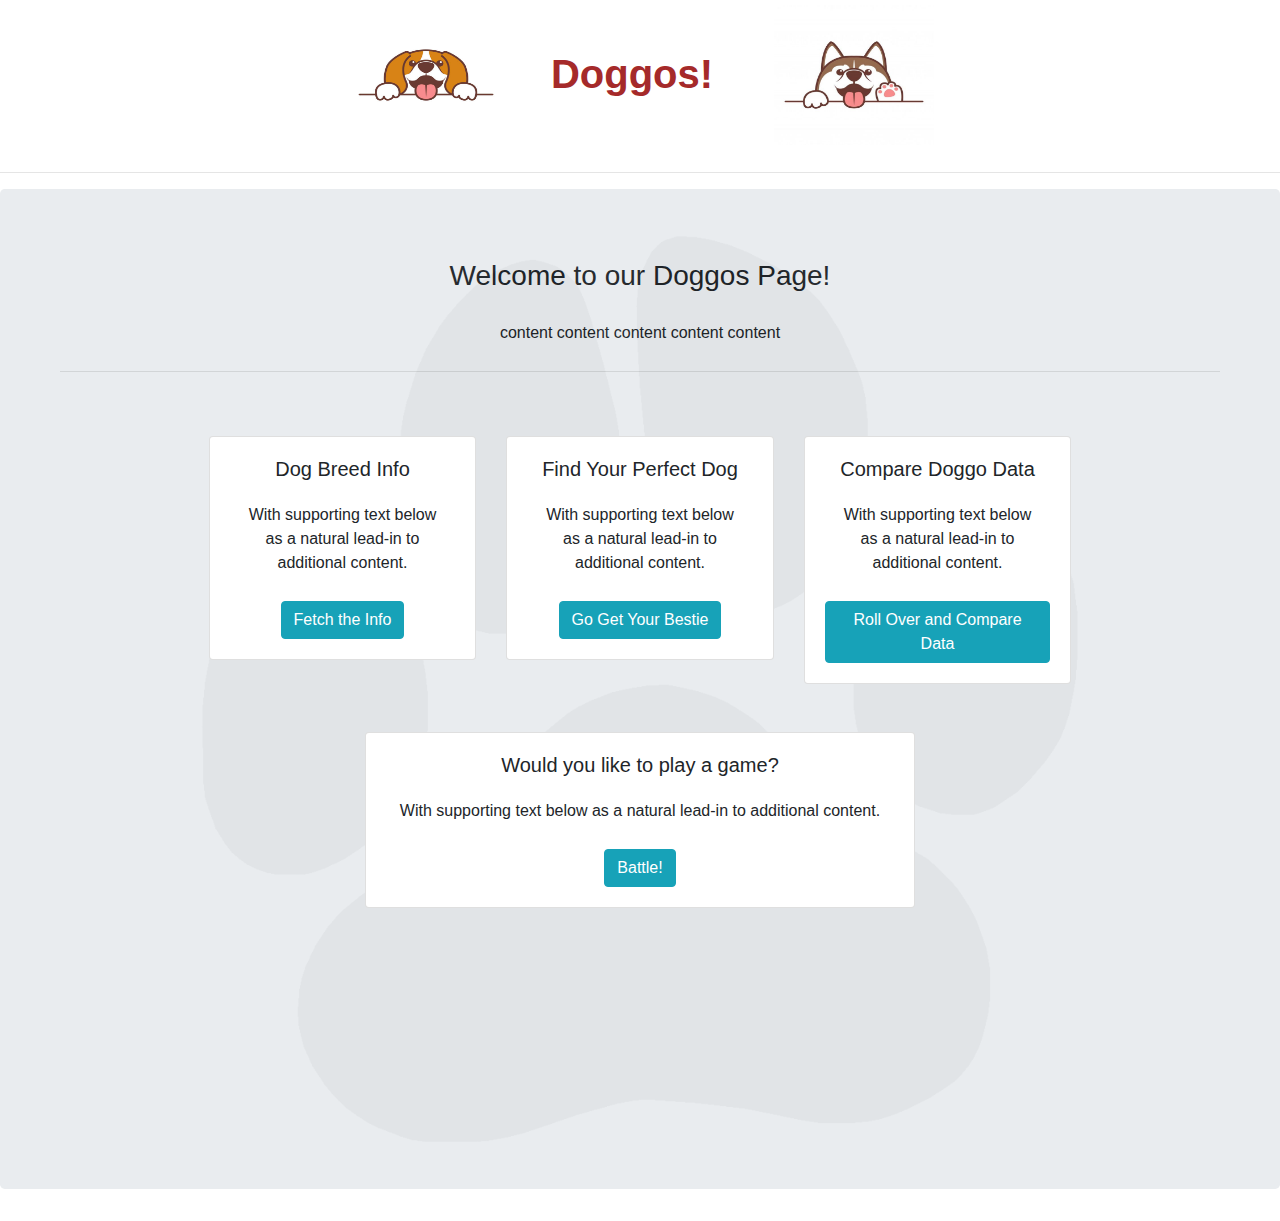
==== Webpage/index.html @ 8750a450 "Merge pull request #8 from chelseasenter/Alisha" ====
<!DOCTYPE html>
<html lang="en">
<head>
    <meta charset="UTF-8">
    <meta http-equiv="X-UA-Compatible" content="IE=edge">
    <meta name="viewport" content="width=device-width, initial-scale=1.0">
    <link rel="stylesheet" href="https://stackpath.bootstrapcdn.com/bootstrap/4.3.1/css/bootstrap.min.css" integrity="sha384-ggOyR0iXCbMQv3Xipma34MD+dH/1fQ784/j6cY/iJTQUOhcWr7x9JvoRxT2MZw1T" crossorigin="anonymous">
    <link rel="stylesheet" type="text/css" href="style.css">
    <title>Doggos!</title>
</head>
<body>
    <!-- Top Navigation Bar Start-->
    <nav class="navbar navbar-light navbar-media justify-content-center">
        <div class="btn-group-lg">
            <img src="Pictures/istockphoto-1159272546-612x612.jpg" width="160" height="140" class="d-inline-block align-top" alt="cute pup illistration">
          
            <a class="navbar-brand" href="index.html">
                <h1><strong>Doggos!</strong></h1>
            </a>
            
            <img src="Pictures/57c441f7ecc0b5c728d90cfce5523228.jpg" width="160" height="140" class="d-inline-block align-top" alt="cute pup illistration2">
        </div>
    </nav>
    <hr>


    <!-- main section under navbar -->
    <main role="main" class="justify-content-center">
        <section class="jumbotron justify-content-center covered">
            <div class="justify-content-center covered-img"></div>
            <h3> Welcome to our Doggos Page!</h3>
            <p>content content content content content</p> 

            <hr>
            <br></br>
            <div class="text-center">
                <div class="row justify-content-center">
                    <div class="col-sm-3">
                      <div class="card">
                        <div class="card-body">
                          <h5 class="card-title">Dog Breed Info</h5>
                          <p class="card-text">With supporting text below as a natural lead-in to additional content.</p>
                          <a href="#" class="btn btn-info">Fetch the Info</a>
                        </div>
                      </div>
                    </div>

                    <div class="col-sm-3">
                      <div class="card">
                        <div class="card-body">
                          <h5 class="card-title">Find Your Perfect Dog</h5>
                          <p class="card-text">With supporting text below as a natural lead-in to additional content.</p>
                          <a href="#" class="btn btn-info">Go Get Your Bestie</a>
                        </div>
                      </div>
                    </div>

                    <div class="col-sm-3">
                        <div class="card">
                          <div class="card-body">
                            <h5 class="card-title">Compare Doggo Data</h5>
                            <p class="card-text">With supporting text below as a natural lead-in to additional content.</p>
                            <a href="#" class="btn btn-info">Roll Over and Compare Data</a>
                          </div>
                        </div>
                      </div>
                    </div>
                    
                    <br></br>

                    <div class="col-md-6 mx-auto">
                        <div class="card">
                            <div class="card-body">
                                <h5 class="card-title">Would you like to play a game?</h5>
                                <p class="card-text">With supporting text below as a natural lead-in to additional content.</p>
                                <a href="#" class="btn btn-info">Battle!</a>
                            </div>
                        </div>
                    </div>
              </div>
                  
            </div>
        </section>
    </main>
    




    <script src="https://cdn.jsdelivr.net/npm/bootstrap@5.0.0-beta2/dist/js/bootstrap.bundle.min.js" integrity="sha384-b5kHyXgcpbZJO/tY9Ul7kGkf1S0CWuKcCD38l8YkeH8z8QjE0GmW1gYU5S9FOnJ0" crossorigin="anonymous"></script>
    <script src="https://code.jquery.com/jquery-3.3.1.slim.min.js" integrity="sha384-q8i/X+965DzO0rT7abK41JStQIAqVgRVzpbzo5smXKp4YfRvH+8abtTE1Pi6jizo" crossorigin="anonymous"></script>
    <script src="https://cdnjs.cloudflare.com/ajax/libs/popper.js/1.14.7/umd/popper.min.js" integrity="sha384-UO2eT0CpHqdSJQ6hJty5KVphtPhzWj9WO1clHTMGa3JDZwrnQq4sF86dIHNDz0W1" crossorigin="anonymous"></script>
    <script src="https://stackpath.bootstrapcdn.com/bootstrap/4.3.1/js/bootstrap.min.js" integrity="sha384-JjSmVgyd0p3pXB1rRibZUAYoIIy6OrQ6VrjIEaFf/nJGzIxFDsf4x0xIM+B07jRM" crossorigin="anonymous"></script>

</body>
</html>
---- Webpage/style.css ----
.navbar {
    padding: 5px;
    margin: 0;
    background-color: white;
  }

h1 {
    height: 100%;
    padding: 40px;
    text-align: center;
    color:brown;
}

h3 {
    padding: 10px;
    text-align: center;
}

p {
    padding: 10px;
    text-align: center;
}

.covered {
    position:relative; 
    padding:60px; 
}
  
.covered-img {
    background:url('Pictures/il_1588xN.2104894726_ihzq.jpg');
    opacity: .03;
  
    background-size:cover; 
    background-position:center;
    
    position:absolute; 
    top:0;bottom:0;left:0;right:0;
}

section {
    width:absolute;
    height:1000px;
}
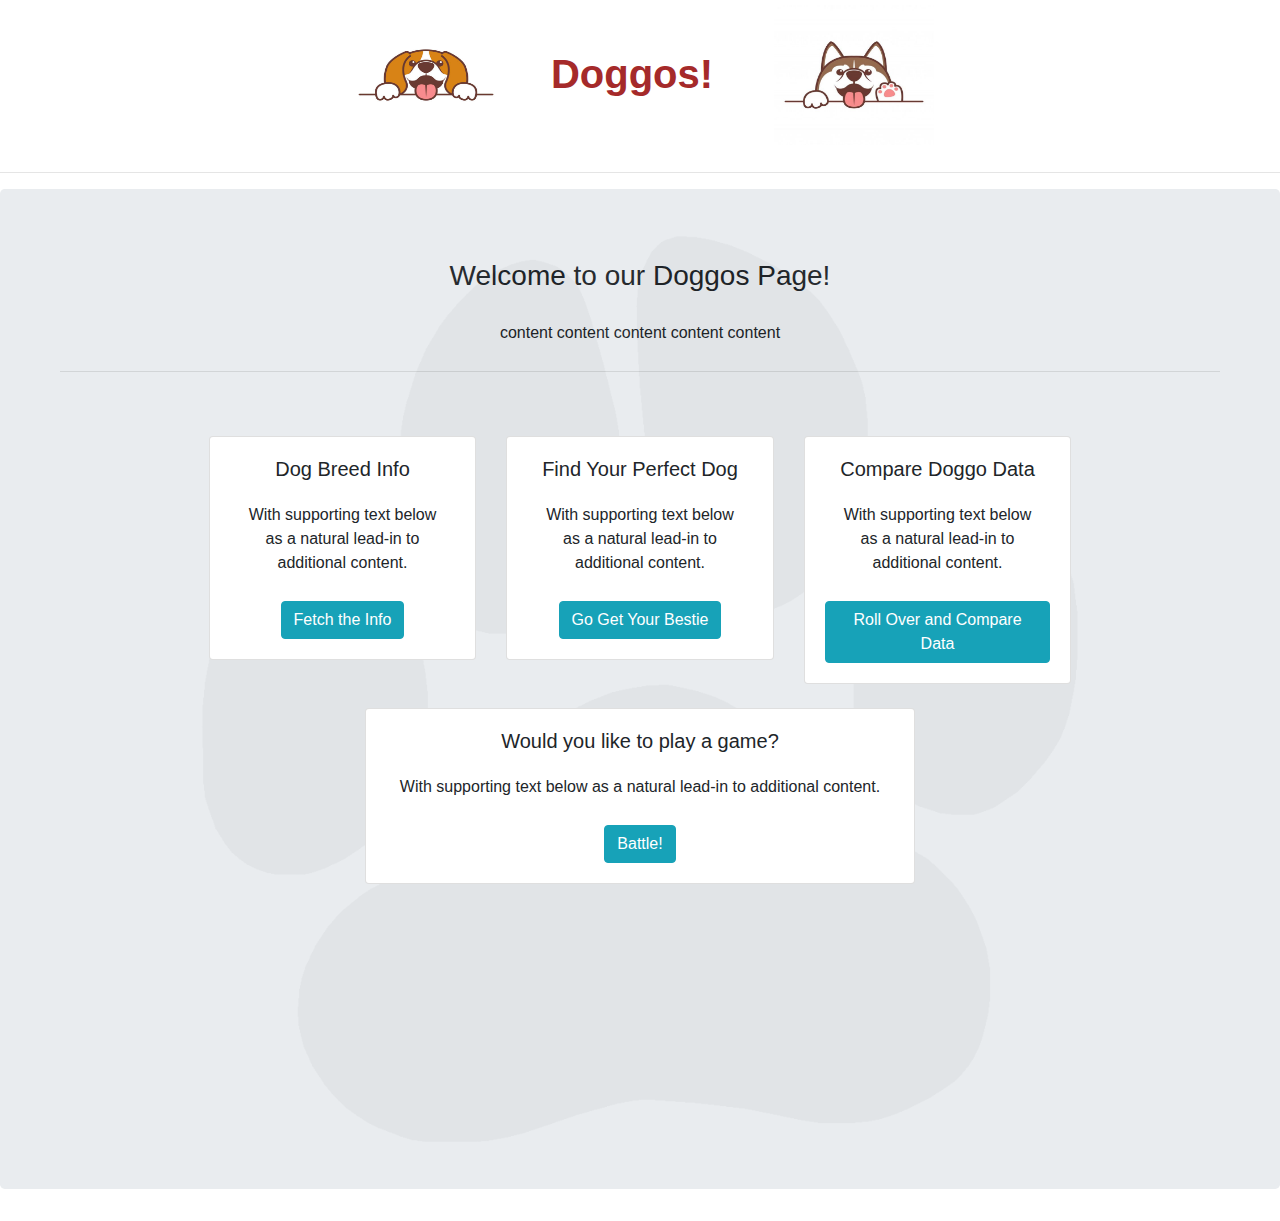
==== commit d44165bd: "Updated index, added data and breed info pages" ====
--- a/Webpage/index.html
+++ b/Webpage/index.html
@@ -40,7 +40,7 @@
                         <div class="card-body">
                           <h5 class="card-title">Dog Breed Info</h5>
                           <p class="card-text">With supporting text below as a natural lead-in to additional content.</p>
-                          <a href="#" class="btn btn-info">Fetch the Info</a>
+                          <a href="dog_breed.html" class="btn btn-info">Fetch the Info</a>
                         </div>
                       </div>
                     </div>
@@ -60,13 +60,13 @@
                           <div class="card-body">
                             <h5 class="card-title">Compare Doggo Data</h5>
                             <p class="card-text">With supporting text below as a natural lead-in to additional content.</p>
-                            <a href="#" class="btn btn-info">Roll Over and Compare Data</a>
+                            <a href="compare_data.html" class="btn btn-info">Roll Over and Compare Data</a>
                           </div>
                         </div>
                       </div>
                     </div>
                     
-                    <br></br>
+                    <br>
 
                     <div class="col-md-6 mx-auto">
                         <div class="card">
--- a/Webpage/style.css
+++ b/Webpage/style.css
@@ -12,6 +12,11 @@
 }
 
 h3 {
+    padding: 10px;
+    text-align: center;
+}
+
+h4 {
     padding: 10px;
     text-align: center;
 }
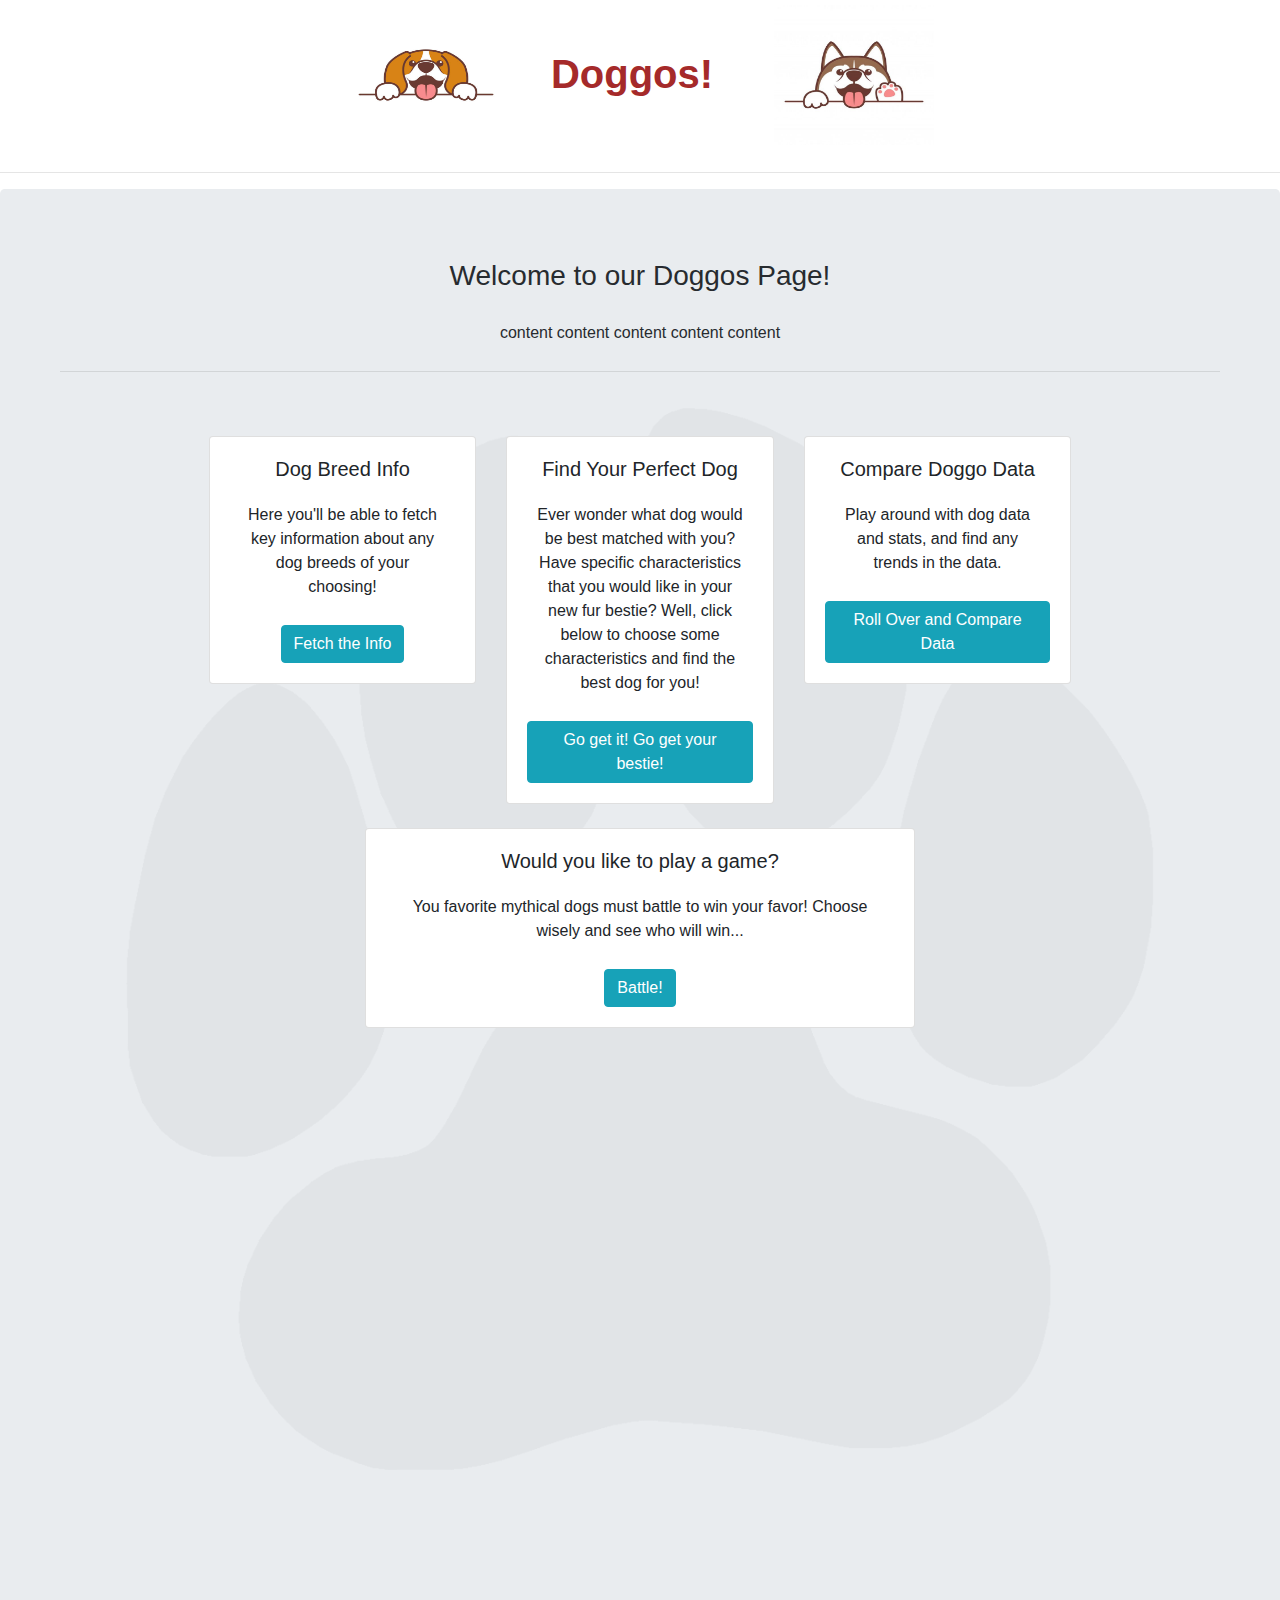
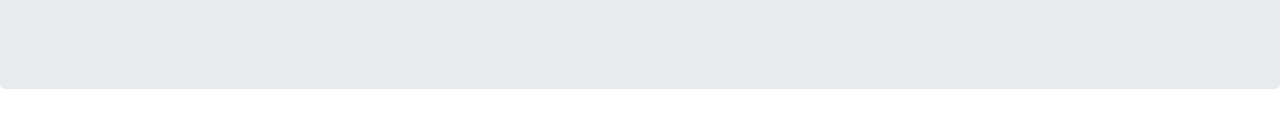
==== commit fb9c3926: "Update index, updated css and perfectdog page" ====
--- a/Webpage/index.html
+++ b/Webpage/index.html
@@ -39,7 +39,7 @@
                       <div class="card">
                         <div class="card-body">
                           <h5 class="card-title">Dog Breed Info</h5>
-                          <p class="card-text">With supporting text below as a natural lead-in to additional content.</p>
+                          <p class="card-text">Here you'll be able to fetch key information about any dog breeds of your choosing!</p>
                           <a href="dog_breed.html" class="btn btn-info">Fetch the Info</a>
                         </div>
                       </div>
@@ -49,8 +49,10 @@
                       <div class="card">
                         <div class="card-body">
                           <h5 class="card-title">Find Your Perfect Dog</h5>
-                          <p class="card-text">With supporting text below as a natural lead-in to additional content.</p>
-                          <a href="#" class="btn btn-info">Go Get Your Bestie</a>
+                          <p class="card-text">Ever wonder what dog would be best matched with you? Have specific characteristics that you would like
+                            in your new fur bestie? Well, click below to choose some characteristics and find the best dog for you!
+                          </p>
+                          <a href="perfectdog.html" class="btn btn-info">Go get it! Go get your bestie!</a>
                         </div>
                       </div>
                     </div>
@@ -59,7 +61,7 @@
                         <div class="card">
                           <div class="card-body">
                             <h5 class="card-title">Compare Doggo Data</h5>
-                            <p class="card-text">With supporting text below as a natural lead-in to additional content.</p>
+                            <p class="card-text">Play around with dog data and stats, and find any trends in the data.</p>
                             <a href="compare_data.html" class="btn btn-info">Roll Over and Compare Data</a>
                           </div>
                         </div>
@@ -72,7 +74,7 @@
                         <div class="card">
                             <div class="card-body">
                                 <h5 class="card-title">Would you like to play a game?</h5>
-                                <p class="card-text">With supporting text below as a natural lead-in to additional content.</p>
+                                <p class="card-text">You favorite mythical dogs must battle to win your favor! Choose wisely and see who will win...</p>
                                 <a href="#" class="btn btn-info">Battle!</a>
                             </div>
                         </div>
--- a/Webpage/style.css
+++ b/Webpage/style.css
@@ -44,5 +44,5 @@
 
 section {
     width:absolute;
-    height:1000px;
+    height:1500px;
 }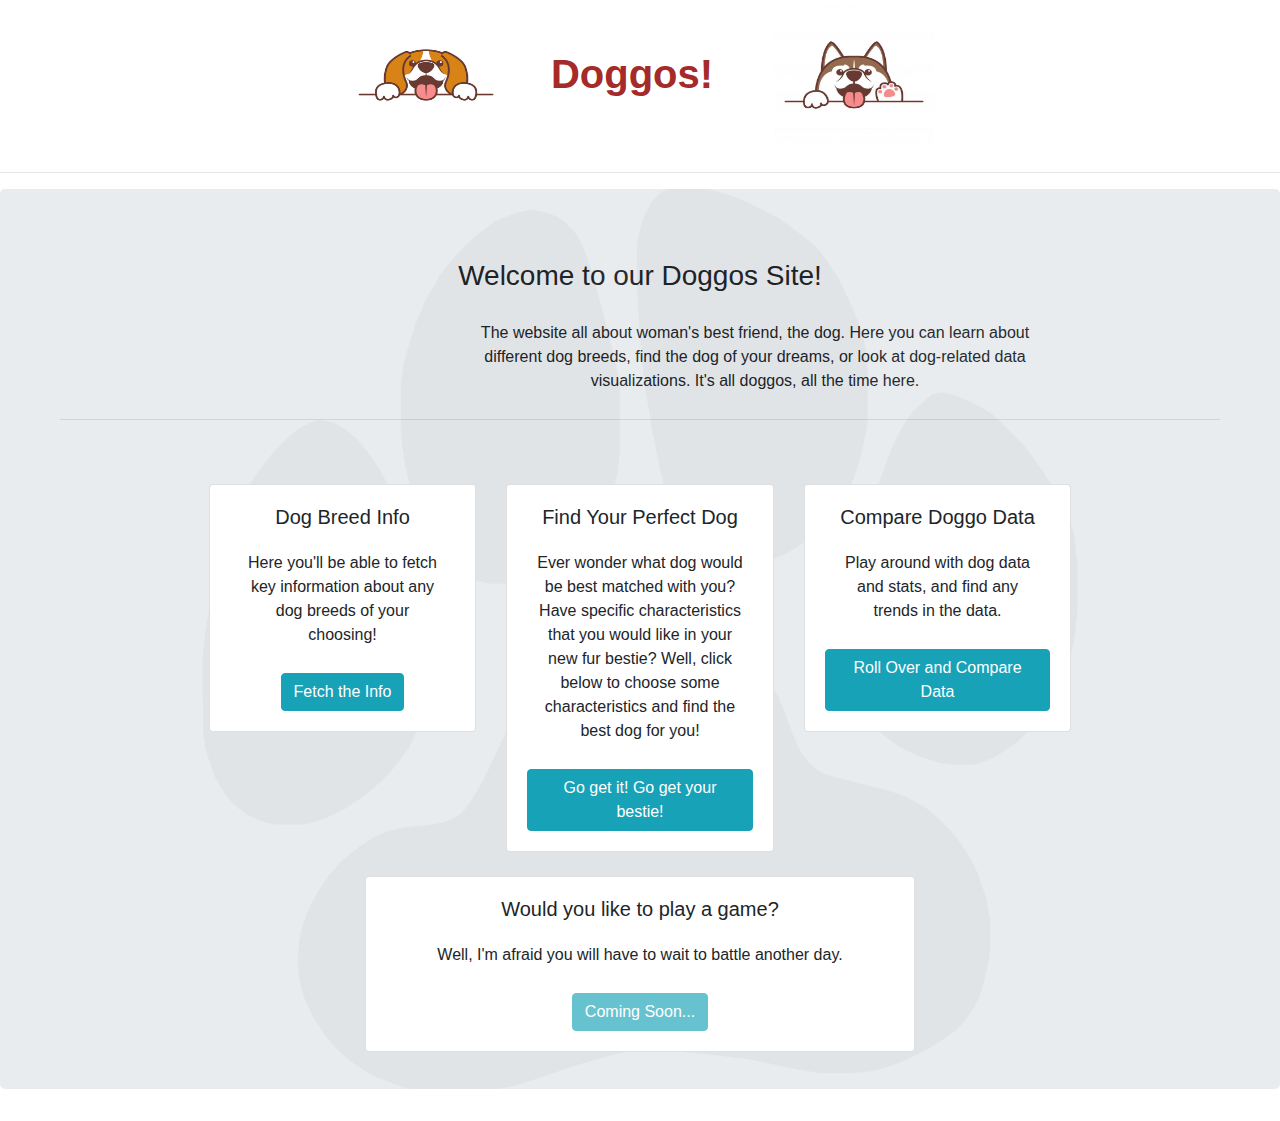
==== commit cfeae20b: "Update index, coming soon for game" ====
--- a/Webpage/index.html
+++ b/Webpage/index.html
@@ -26,10 +26,11 @@
 
     <!-- main section under navbar -->
     <main role="main" class="justify-content-center">
-        <section class="jumbotron justify-content-center covered">
+        <section class="jumbotron justify-content-center covered" id="mainPageSection">
             <div class="justify-content-center covered-img"></div>
-            <h3> Welcome to our Doggos Page!</h3>
-            <p>content content content content content</p> 
+            <h3> Welcome to our Doggos Site!</h3>
+            <p id="mainP">The website all about woman's best friend, the dog. Here you can learn about different dog breeds, 
+              find the dog of your dreams, or look at dog-related data visualizations. It's all doggos, all the time here.</p> 
 
             <hr>
             <br></br>
@@ -47,7 +48,7 @@
 
                     <div class="col-sm-3">
                       <div class="card">
-                        <div class="card-body">
+                        <div class="card-body" >
                           <h5 class="card-title">Find Your Perfect Dog</h5>
                           <p class="card-text">Ever wonder what dog would be best matched with you? Have specific characteristics that you would like
                             in your new fur bestie? Well, click below to choose some characteristics and find the best dog for you!
@@ -74,8 +75,8 @@
                         <div class="card">
                             <div class="card-body">
                                 <h5 class="card-title">Would you like to play a game?</h5>
-                                <p class="card-text">You favorite mythical dogs must battle to win your favor! Choose wisely and see who will win...</p>
-                                <a href="#" class="btn btn-info">Battle!</a>
+                                <p class="card-text">Well, I'm afraid you will have to wait to battle another day.</p>
+                                <a href="#" class="btn btn-info disabled" >Coming Soon...</a>
                             </div>
                         </div>
                     </div>
--- a/Webpage/style.css
+++ b/Webpage/style.css
@@ -23,7 +23,13 @@
 
 p {
     padding: 10px;
-    text-align: center;
+    text-align:center;
+}
+
+#mainP {
+    padding-left: 400px;
+    text-align:center;
+    width:1000px;
 }
 
 .covered {
@@ -44,5 +50,26 @@
 
 section {
     width:absolute;
-    height:1500px;
-}+    height:1200px;
+}
+
+#mainPageSection {
+    width:absolute;
+    height:900px;
+}
+
+#options {
+    width: 40%;
+    float:left;
+    padding-left: 100px;
+    padding-top: 25px;
+}
+
+#puppyChoice {
+    width:60%;
+    float:right;
+}
+
+#dogChoiceCard {
+    margin:0 auto;
+}
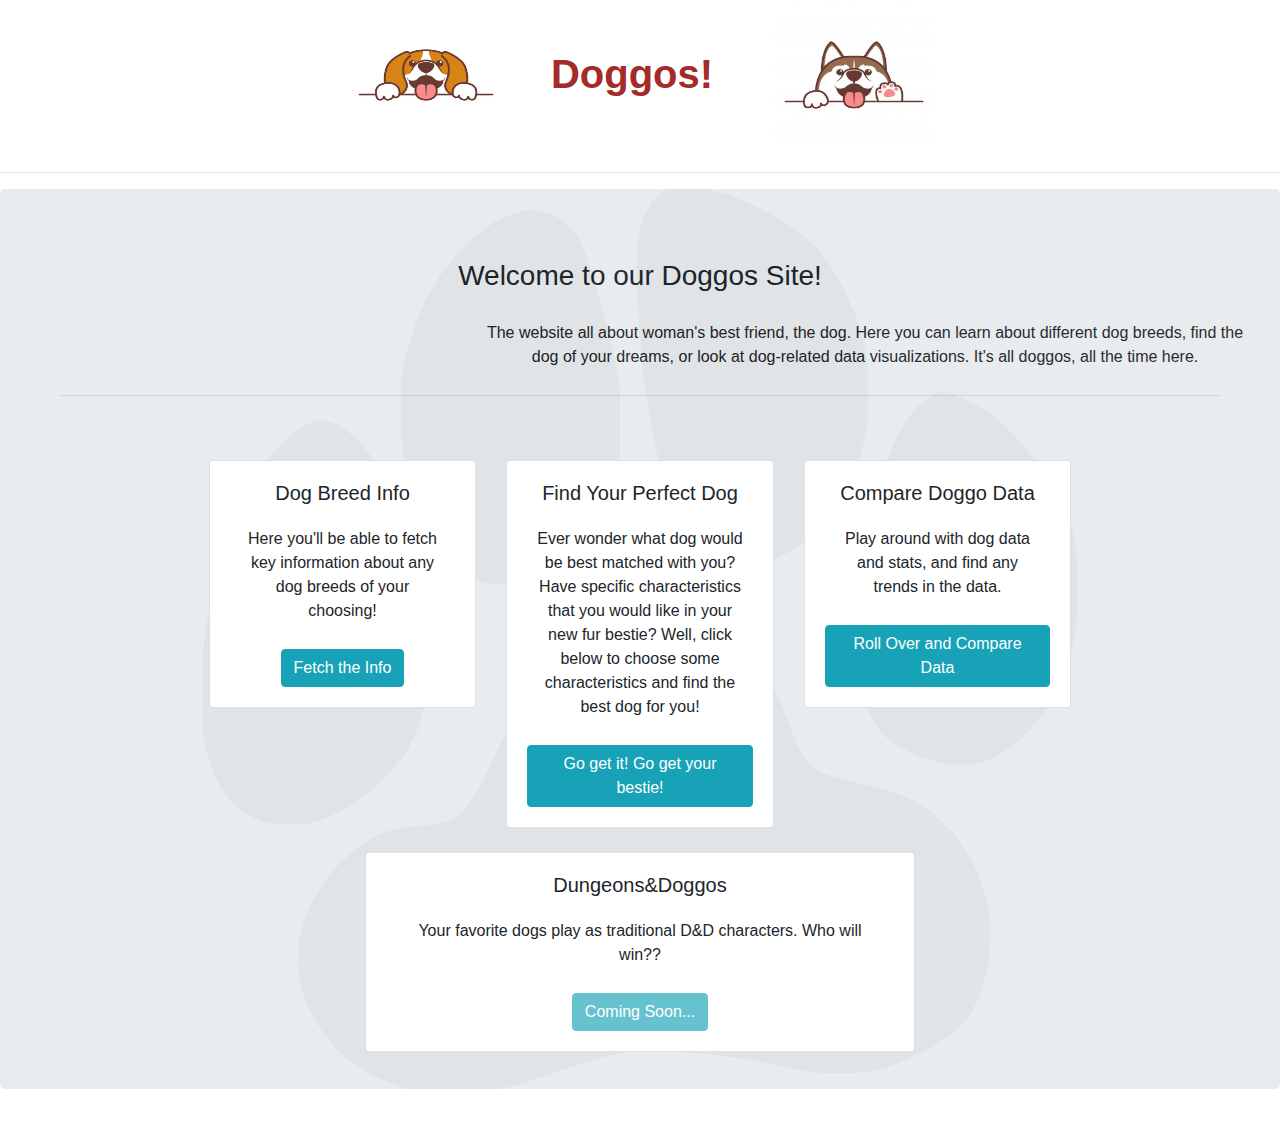
==== commit 129c152a: "website images" ====
--- a/Webpage/index.html
+++ b/Webpage/index.html
@@ -53,7 +53,7 @@
                           <p class="card-text">Ever wonder what dog would be best matched with you? Have specific characteristics that you would like
                             in your new fur bestie? Well, click below to choose some characteristics and find the best dog for you!
                           </p>
-                          <a href="perfectdog.html" class="btn btn-info">Go get it! Go get your bestie!</a>
+                          <a href="perfect_dog.html" class="btn btn-info">Go get it! Go get your bestie!</a>
                         </div>
                       </div>
                     </div>
@@ -74,8 +74,8 @@
                     <div class="col-md-6 mx-auto">
                         <div class="card">
                             <div class="card-body">
-                                <h5 class="card-title">Would you like to play a game?</h5>
-                                <p class="card-text">Well, I'm afraid you will have to wait to battle another day.</p>
+                                <h5 class="card-title">Dungeons&Doggos</h5>
+                                <p class="card-text">Your favorite dogs play as traditional D&D characters. Who will win??</p>
                                 <a href="#" class="btn btn-info disabled" >Coming Soon...</a>
                             </div>
                         </div>
--- a/Webpage/style.css
+++ b/Webpage/style.css
@@ -27,9 +27,9 @@
 }
 
 #mainP {
-    padding-left: 400px;
+    padding-left:420px;
     text-align:center;
-    width:1000px;
+    width:1200px;
 }
 
 .covered {
@@ -40,6 +40,17 @@
 .covered-img {
     background:url('Pictures/il_1588xN.2104894726_ihzq.jpg');
     opacity: .03;
+  
+    background-size:cover; 
+    background-position:center;
+    
+    position:absolute; 
+    top:0;bottom:0;left:0;right:0;
+}
+
+#perfectdog {
+    background:url('Pictures/wordcloudtemperaments.png');
+    opacity: .05;
   
     background-size:cover; 
     background-position:center;
